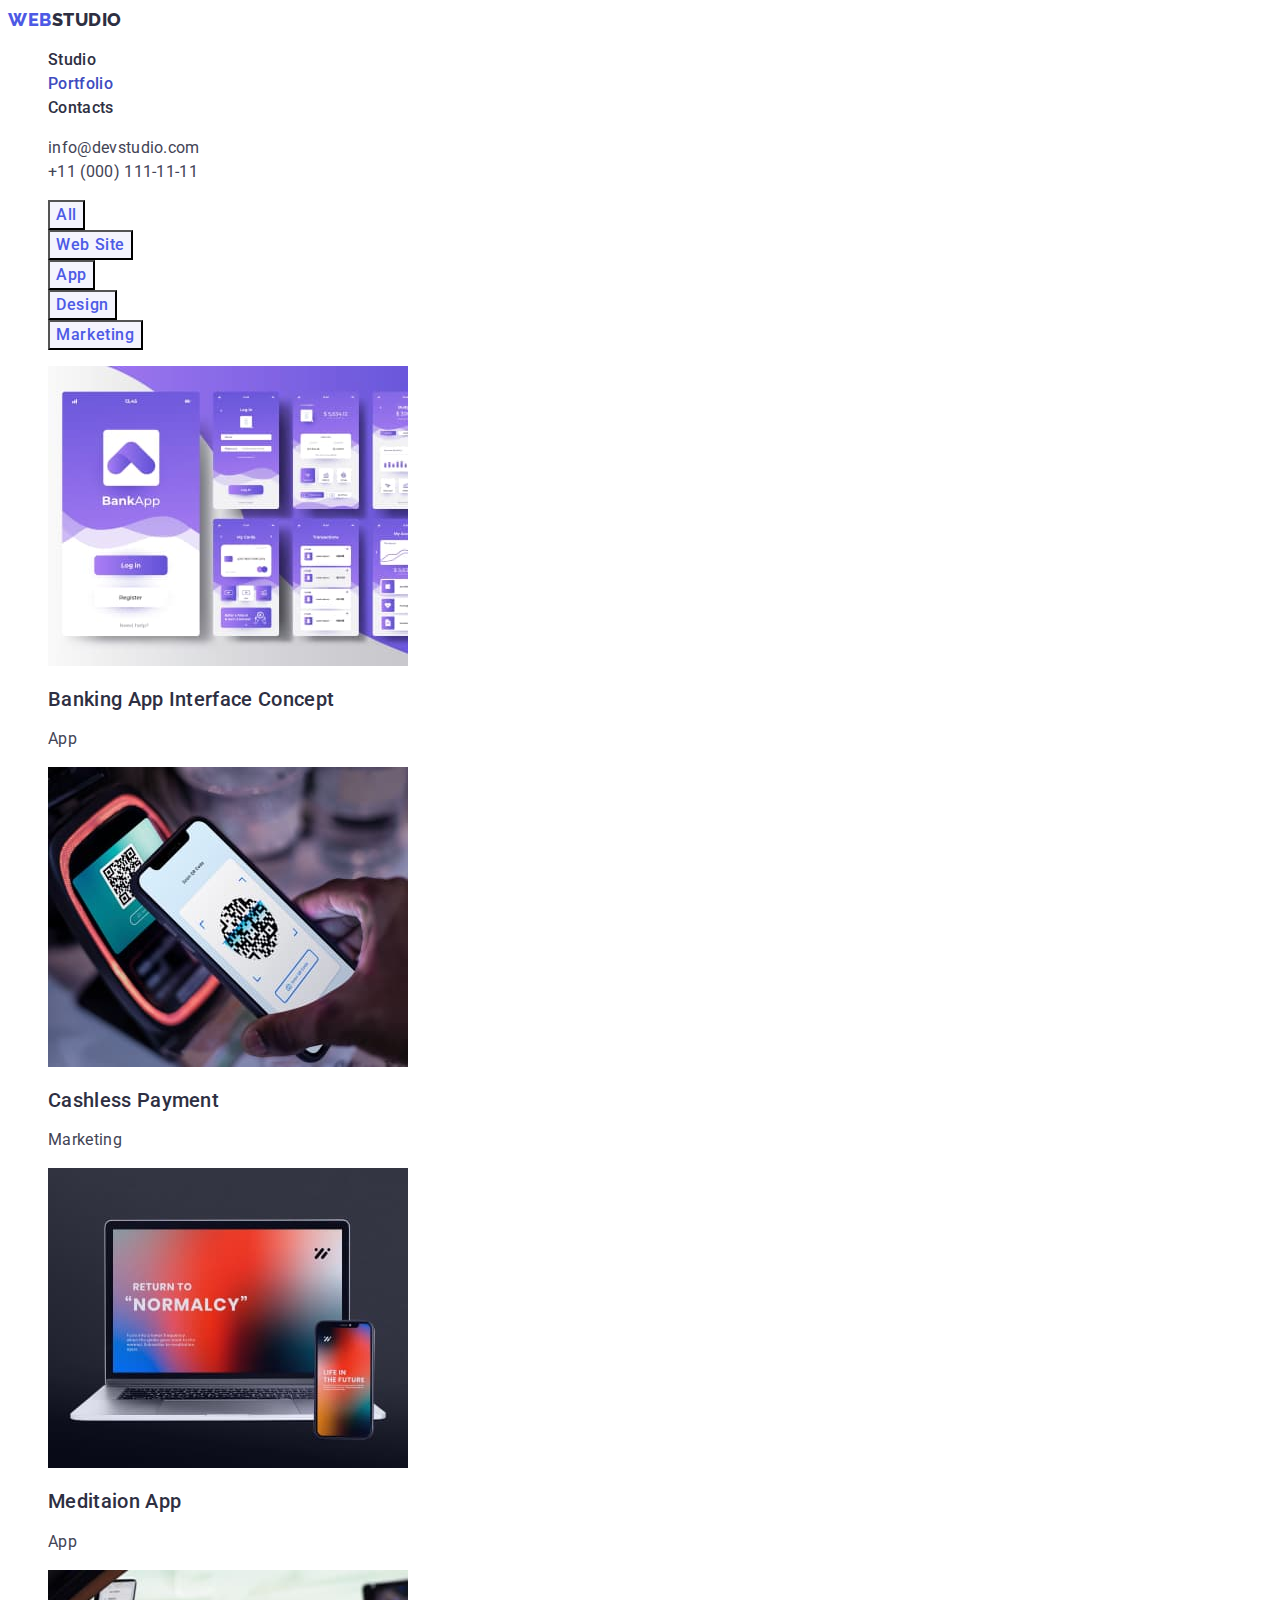
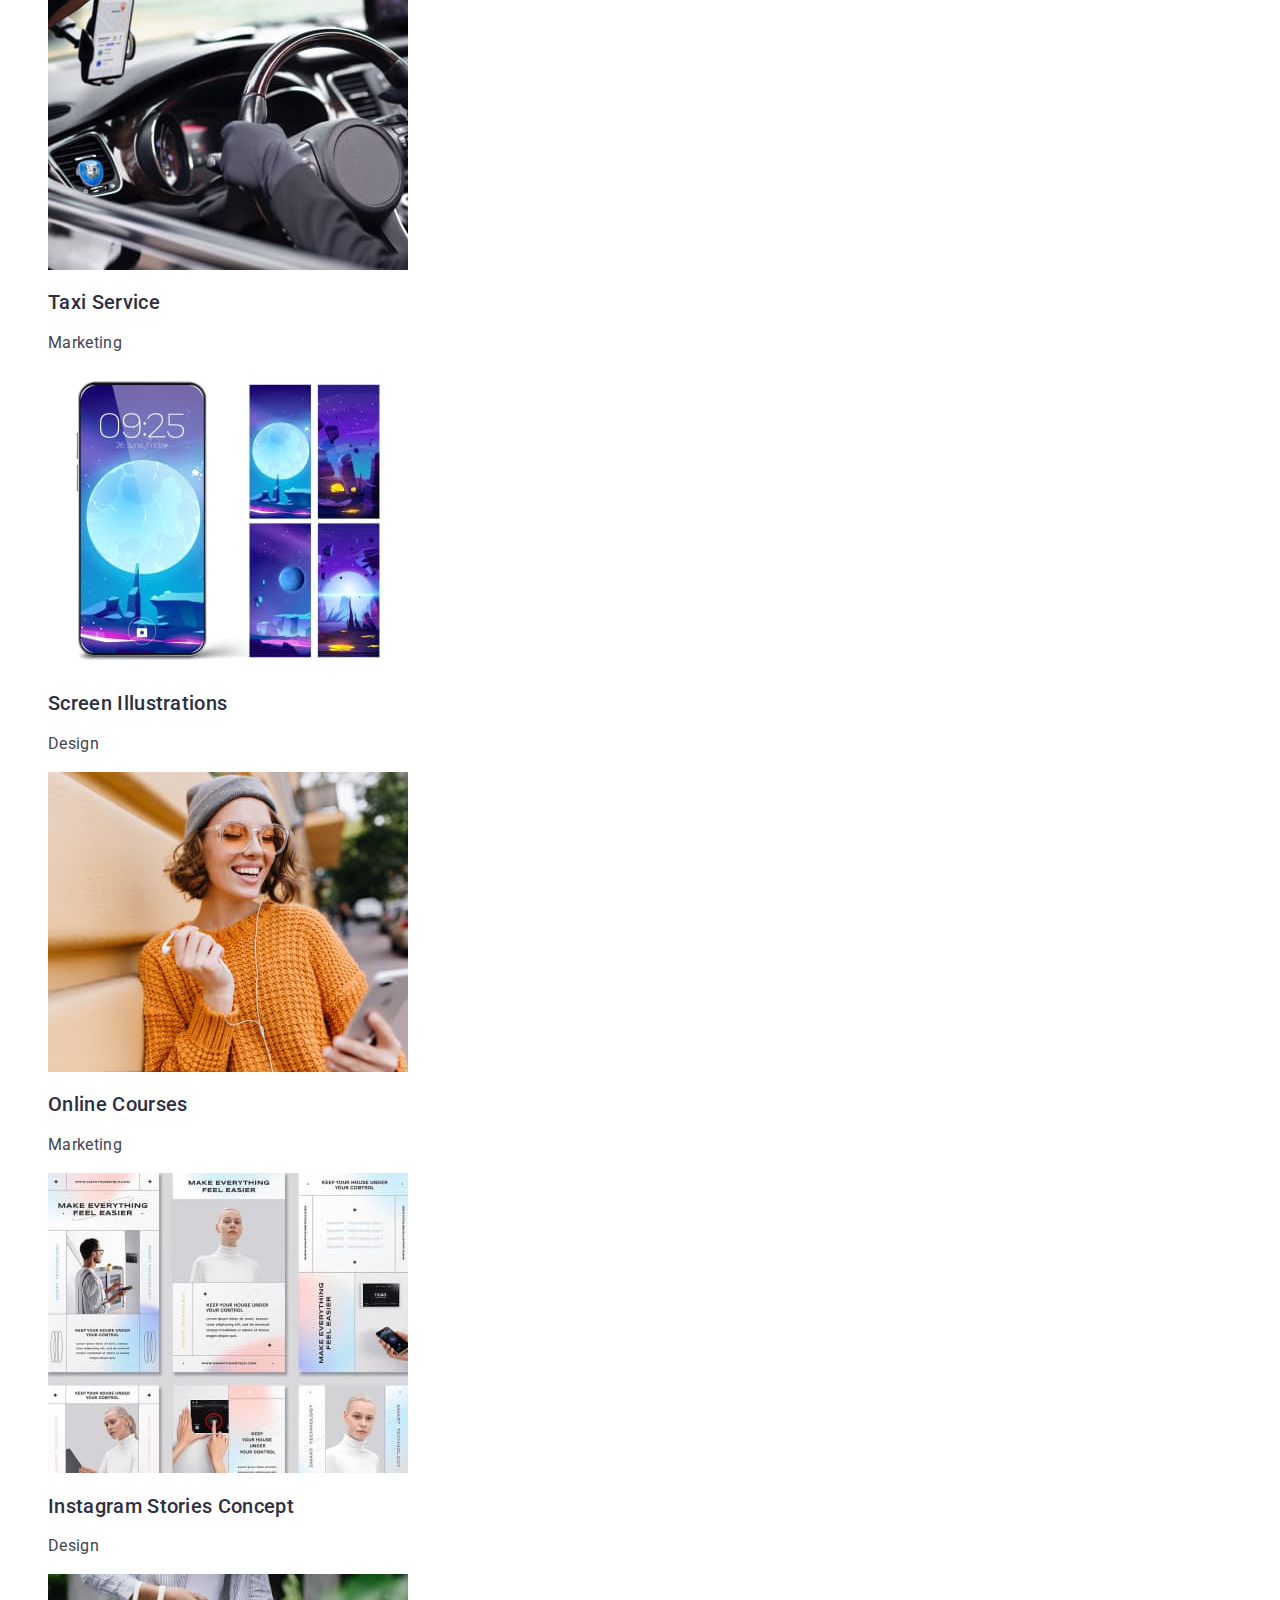
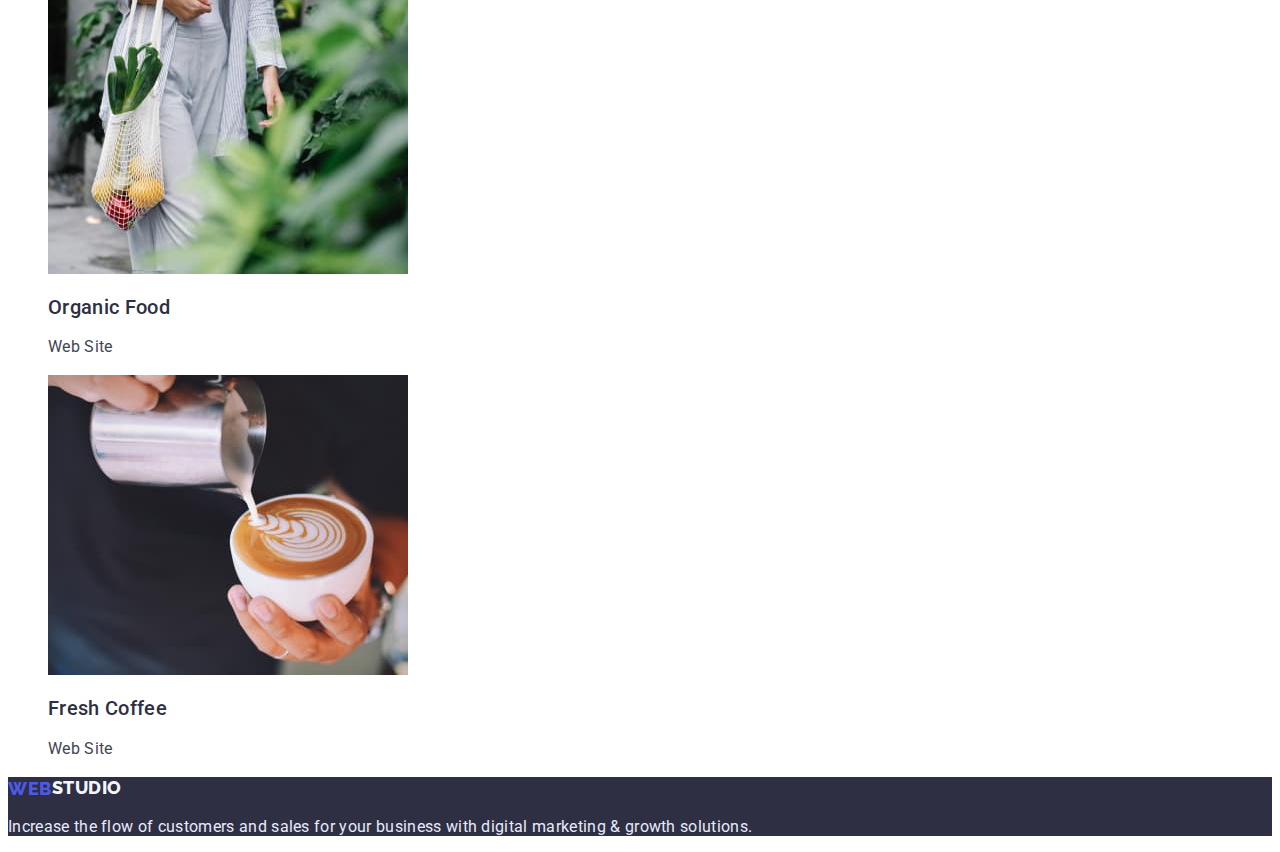
==== portfolio.html @ 4081e432 "Initial commit" ====
<!DOCTYPE html>
<html lang="en">
  <head>
    <meta charset="UTF-8" />
    <meta http-equiv="X-UA-Compatible" content="IE=edge" />
    <meta name="viewport" content="width=device-width, initial-scale=1.0" />
    <title>Portfolio</title>
    <link rel="preconnect" href="https://fonts.googleapis.com" />
    <link rel="preconnect" href="https://fonts.gstatic.com" crossorigin />
    <link
      href="https://fonts.googleapis.com/css2?family=Raleway:wght@800&family=Roboto:wght@400;500;700;900&display=swap"
      rel="stylesheet"
    />
    <link rel="stylesheet" href="./css/styles.css" />
  </head>
  <body>
    <!-- Top Line -->
    <header class="header">
      <nav class="header-navigation">
        <!-- Logo Web Studio -->
        <a href="./index.html" class="logo-link">
          Web <span class="logo-studio">Studio</span>
        </a>
        <!-- Menu Nav -->
        <ul class="header-list link">
          <li class="header-item">
            <a href="./index.html" class="header-link">Studio</a>
          </li>
          <li class="header-item">
            <a href="./portfolio.html" class="header-link curent">Portfolio</a>
          </li>
          <li class="header-item">
            <a href="" class="header-link">Contacts</a>
          </li>
        </ul>
      </nav>
      <!-- Contacts info -->
      <address class="header-address">
        <ul class="header-address-list link">
          <li class="header-address-item">
            <a href="mailto:info@devstudio.com" class="header-mail"
              >info@devstudio.com</a
            >
          </li>
          <li class="header-address-item">
            <a href="tel:+110001111111" class="header-tel"
              >+11 (000) 111-11-11</a
            >
          </li>
        </ul>
      </address>
    </header>
    <!-- Content section  -->
    <main class="content-portfoli">
      <section>
        <h1 class="portfoli-title visually-hidden">Work examples</h1>
        <ul class="button-list link">
          <li>
            <button type="button" class="content-portfolio-button">All</button>
          </li>
          <li>
            <button type="button" class="content-portfolio-button">
              Web Site
            </button>
          </li>
          <li>
            <button type="button" class="content-portfolio-button">App</button>
          </li>
          <li>
            <button type="button" class="content-portfolio-button">
              Design
            </button>
          </li>
          <li>
            <button type="button" class="content-portfolio-button">
              Marketing
            </button>
          </li>
        </ul>
        <ul class="porfolio-list link">
          <li>
            <img
              src="./images/Portfolio1.jpg"
              width="360"
              height="300"
              alt="Banking App"
            />
            <h2 class="examples-title">Banking App Interface Concept</h2>
            <p class="examples-description">App</p>
          </li>
          <li>
            <img
              src="./images/Portfolio2.jpg"
              width="360"
              height="300"
              alt="Cashless Payment"
            />
            <h2 class="examples-title">Cashless Payment</h2>
            <p class="examples-description">Marketing</p>
          </li>
          <li>
            <img
              src="./images/Portfolio3.jpg"
              width="360"
              height="300"
              alt="Meditaion App"
            />
            <h2 class="examples-title">Meditaion App</h2>
            <p class="examples-description">App</p>
          </li>
          <li>
            <img
              src="./images/Portfolio4.jpg"
              width="360"
              height="300"
              alt="Taxi Service"
            />
            <h2 class="examples-title">Taxi Service</h2>
            <p class="examples-description">Marketing</p>
          </li>
          <li>
            <img
              src="./images/Portfolio5.jpg"
              width="360"
              height="300"
              alt="Screen Illustrations"
            />
            <h2 class="examples-title">Screen Illustrations</h2>
            <p class="examples-description">Design</p>
          </li>
          <li>
            <img
              src="./images/Portfolio6.jpg"
              width="360"
              height="300"
              alt="Online Courses"
            />
            <h2 class="examples-title">Online Courses</h2>
            <p class="examples-description">Marketing</p>
          </li>
          <li>
            <img
              src="./images/Portfolio7.jpg"
              width="360"
              height="300"
              alt="Instagram"
            />
            <h2 class="examples-title">Instagram Stories Concept</h2>
            <p class="examples-description">Design</p>
          </li>
          <li>
            <img
              src="./images/Portfolio8.jpg"
              width="360"
              height="300"
              alt="Organic Food"
            />
            <h2 class="examples-title">Organic Food</h2>
            <p class="examples-description">Web Site</p>
          </li>
          <li>
            <img
              src="./images/Portfolio9.jpg"
              width="360"
              height="300"
              alt="Fresh Coffee"
            />
            <h2 class="examples-title">Fresh Coffee</h2>
            <p class="examples-description">Web Site</p>
          </li>
        </ul>
      </section>
    </main>
    <!-- Section Footer -->
    <footer class="footer">
      <a href="./index.html" class="logo-link">
        Web <span class="logo-studio footer">Studio</span>
      </a>
      <p class="footer-description">
        Increase the flow of customers and sales for your business with digital
        marketing & growth solutions.
      </p>
    </footer>
  </body>
</html>
---- css/styles.css ----
:root {
  --primari-text-color: #434455;
  --secondary-text-color: #404bbf;
  --primari-background-color: #ffffff;
}
body {
  font-family: 'Roboto', sans-serif;
  letter-spacing: 0.02em;
  background: var(--primari-background-color);
}
/* --------------------------------------------Header--------------------------------------------*/

/* Logo WebStudio */
.logo-link {
  text-decoration: none;
  font-family: 'Raleway', sans-serif;
  font-weight: 800;
  font-size: 18px;
  line-height: 1.33;
  display: flex;
  align-items: center;
  letter-spacing: 0.03em;
  text-transform: uppercase;
  color: #4d5ae5;
}
.logo-studio {
  font-family: 'Raleway';
  font-style: normal;
  font-weight: 800;
  font-size: 18px;
  line-height: 1.33;
  display: flex;
  align-items: center;
  letter-spacing: 0.03em;
  text-transform: uppercase;
  color: #2e2f42;
}
/* Menu Nav */
.link {
  list-style: none;
}
.header-link {
  text-decoration: none;
  font-weight: 500;
  font-size: 16px;
  line-height: 1.5;
  color: #2e2f42;
}
.header-link:hover,
.header-link:focus {
  font-weight: 500;
  font-size: 16px;
  line-height: 1.5;
  color: var(--secondary-text-color);
}
.header-list .header-link.curent {
  font-weight: 500;
  font-size: 16px;
  line-height: 1.5;
  color: var(--secondary-text-color);
}
/* Contacts info */
.header-mail {
  font-style: normal;
  text-decoration: none;
  font-size: 16px;
  line-height: 1.5;
  color: var(--primari-text-color);
}
.header-mail:hover,
.header-mail:focus {
  font-size: 16px;
  line-height: 1.5;
  color: var(--secondary-text-color);
}
.header-tel {
  font-style: normal;
  text-decoration: none;
  font-size: 16px;
  line-height: 1.5;
  color: var(--primari-text-color);
}
.header-tel:hover,
.header-tel:focus {
  font-size: 16px;
  line-height: 1.5;
  color: var(--secondary-text-color);
}
/* --------------------------------------------Content section--------------------------------------------*/
/* Hero section */
.hero {
  background: #2e2f42;
}
.hero-title {
  font-weight: 700;
  font-size: 56px;
  line-height: 1.07;
  color: #ffffff;
}
.hero-button {
  font-family: inherit;
  font-weight: 500;
  font-size: 16px;
  line-height: 1.5;
  letter-spacing: 0.04em;
  color: #ffffff;
  background: #4d5ae5;
  cursor: pointer;
}
.hero-button:hover,
.hero-button:focus {
  background: #404bbf;
}

/* Section 1 Preference */

.visually-hidden {
  clip: rect(0 0 0 0);
  clip-path: inset(50%);
  height: 1px;
  overflow: hidden;
  position: absolute;
  white-space: nowrap;
  width: 1px;
}
.section {
}
.section-title {
  font-weight: 700;
  font-size: 36px;
  line-height: 1.11;
  text-transform: capitalize;
  color: #2e2f42;
}

.preference-title {
  font-weight: 500;
  font-size: 20px;
  line-height: 1.2;
  color: #2e2f42;
}
.preference-description {
  font-size: 16px;
  line-height: 1.5;
  color: var(--primari-text-color);
}
/* Section 2 What are we doing */

/* Section 3 Our Team */
.section.team {
  background: #f4f4fd;
}

.team-title {
  background: var(--primari-background-color);
}
.team-name {
  font-weight: 500;
  font-size: 20px;
  line-height: 1.2;
  color: #2e2f42;
}
.team-position {
  font-size: 16px;
  line-height: 1.5;
  color: var(--primari-text-color);
}
/* --------------------------------------------Footer--------------------------------------------  */
.footer {
  background: #2e2f42;
}
.logo-studio.footer {
  font-weight: 800;
  font-size: 18px;
  line-height: 1.16;
  display: flex;
  align-items: center;
  letter-spacing: 0.03em;
  text-transform: uppercase;
  color: #f4f4fd;
}
.footer-description {
  color: #e7e9fc;
}
/* Portfolio */
.content-portfolio-button {
  font-family: inherit;
  font-weight: 500;
  font-size: 16px;
  line-height: 1.5;
  letter-spacing: 0.04em;
  color: #4d5ae5;
  background: #f4f4fd;
  cursor: pointer;
}
.content-portfolio-button:hover,
.content-portfolio-button:focus {
  background: #404bbf;
  font-family: inherit;
  font-weight: 500;
  font-size: 16px;
  line-height: 1.5;
  letter-spacing: 0.04em;

  color: #ffffff;
}

.examples-title {
  font-weight: 500;
  font-size: 20px;
  line-height: 1.2;
  color: #2e2f42;
}
.examples-description {
  font-size: 16px;
  line-height: 1.5;
  color: var(--primari-text-color);
}
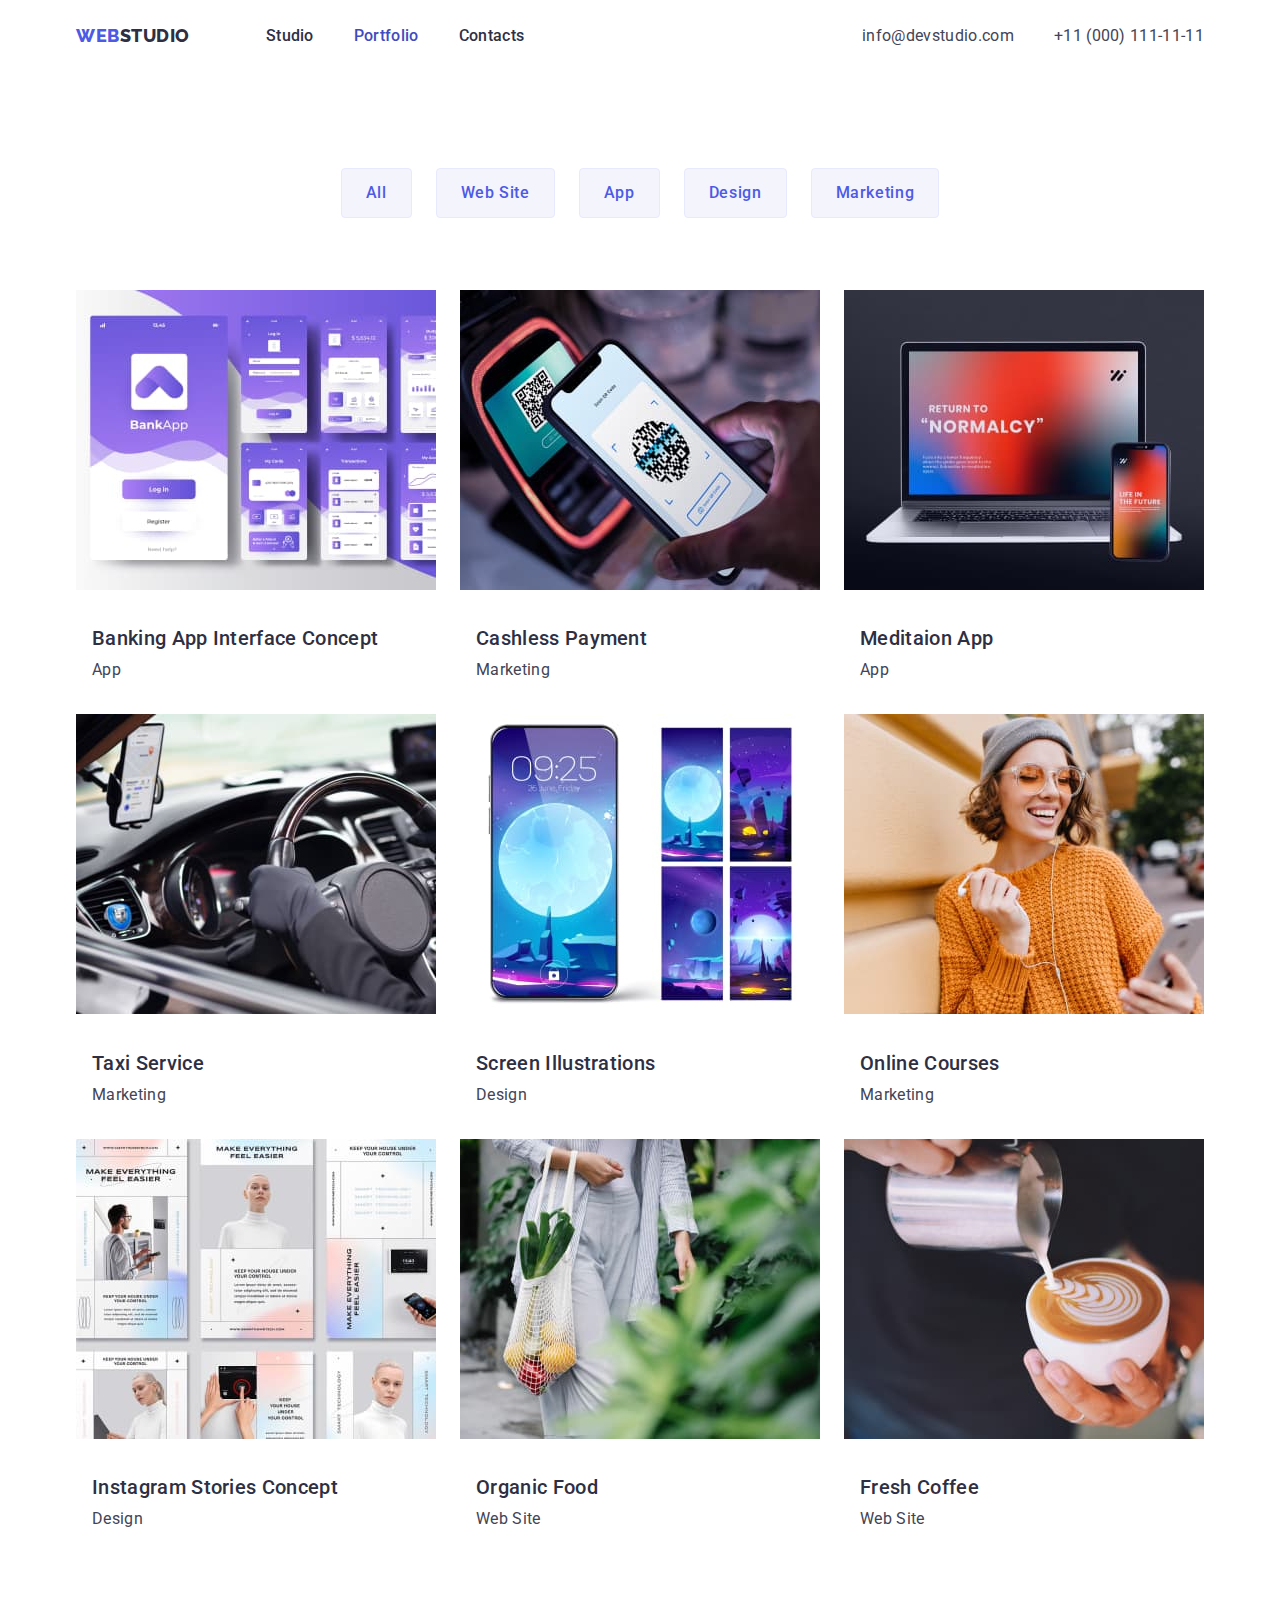
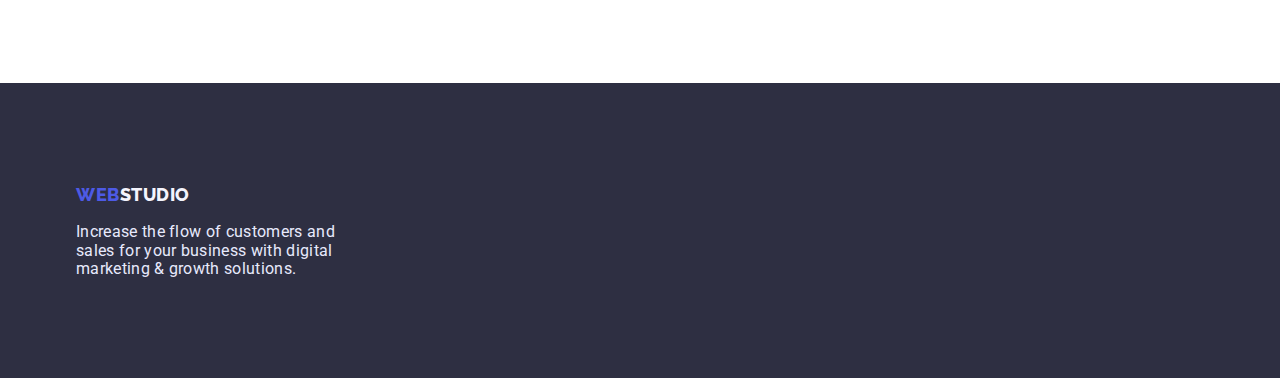
==== commit 41e4fa19: "Home_work3" ====
--- a/portfolio.html
+++ b/portfolio.html
@@ -11,175 +11,191 @@
       href="https://fonts.googleapis.com/css2?family=Raleway:wght@800&family=Roboto:wght@400;500;700;900&display=swap"
       rel="stylesheet"
     />
+    <link
+      rel="stylesheet"
+      href="https://cdnjs.cloudflare.com/ajax/libs/modern-normalize/1.1.0/modern-normalize.min.css"
+    />
     <link rel="stylesheet" href="./css/styles.css" />
   </head>
   <body>
     <!-- Top Line -->
     <header class="header">
-      <nav class="header-navigation">
-        <!-- Logo Web Studio -->
-        <a href="./index.html" class="logo-link">
-          Web <span class="logo-studio">Studio</span>
-        </a>
-        <!-- Menu Nav -->
-        <ul class="header-list link">
-          <li class="header-item">
-            <a href="./index.html" class="header-link">Studio</a>
-          </li>
-          <li class="header-item">
-            <a href="./portfolio.html" class="header-link curent">Portfolio</a>
-          </li>
-          <li class="header-item">
-            <a href="" class="header-link">Contacts</a>
-          </li>
-        </ul>
-      </nav>
-      <!-- Contacts info -->
-      <address class="header-address">
-        <ul class="header-address-list link">
-          <li class="header-address-item">
-            <a href="mailto:info@devstudio.com" class="header-mail"
-              >info@devstudio.com</a
-            >
-          </li>
-          <li class="header-address-item">
-            <a href="tel:+110001111111" class="header-tel"
-              >+11 (000) 111-11-11</a
-            >
-          </li>
-        </ul>
-      </address>
+      <div class="container header-address">
+        <nav class="header-navigation">
+          <!-- Logo Web Studio -->
+          <a href="./index.html" class="logo-link">
+            Web <span class="logo-studio">Studio</span>
+          </a>
+          <!-- Menu Nav -->
+          <ul class="header-list link">
+            <li class="header-item">
+              <a href="./index.html" class="header-link">Studio</a>
+            </li>
+            <li class="header-item">
+              <a href="./portfolio.html" class="header-link curent"
+                >Portfolio</a
+              >
+            </li>
+            <li class="header-item">
+              <a href="" class="header-link">Contacts</a>
+            </li>
+          </ul>
+        </nav>
+        <!-- Contacts info -->
+        <address class="h-address">
+          <ul class="header-address-list link">
+            <li class="header-address-item">
+              <a href="mailto:info@devstudio.com" class="header-mail"
+                >info@devstudio.com</a
+              >
+            </li>
+            <li class="header-address-item">
+              <a href="tel:+110001111111" class="header-tel"
+                >+11 (000) 111-11-11</a
+              >
+            </li>
+          </ul>
+        </address>
+      </div>
     </header>
     <!-- Content section  -->
     <main class="content-portfoli">
       <section>
-        <h1 class="portfoli-title visually-hidden">Work examples</h1>
-        <ul class="button-list link">
-          <li>
-            <button type="button" class="content-portfolio-button">All</button>
-          </li>
-          <li>
-            <button type="button" class="content-portfolio-button">
-              Web Site
-            </button>
-          </li>
-          <li>
-            <button type="button" class="content-portfolio-button">App</button>
-          </li>
-          <li>
-            <button type="button" class="content-portfolio-button">
-              Design
-            </button>
-          </li>
-          <li>
-            <button type="button" class="content-portfolio-button">
-              Marketing
-            </button>
-          </li>
-        </ul>
-        <ul class="porfolio-list link">
-          <li>
-            <img
-              src="./images/Portfolio1.jpg"
-              width="360"
-              height="300"
-              alt="Banking App"
-            />
-            <h2 class="examples-title">Banking App Interface Concept</h2>
-            <p class="examples-description">App</p>
-          </li>
-          <li>
-            <img
-              src="./images/Portfolio2.jpg"
-              width="360"
-              height="300"
-              alt="Cashless Payment"
-            />
-            <h2 class="examples-title">Cashless Payment</h2>
-            <p class="examples-description">Marketing</p>
-          </li>
-          <li>
-            <img
-              src="./images/Portfolio3.jpg"
-              width="360"
-              height="300"
-              alt="Meditaion App"
-            />
-            <h2 class="examples-title">Meditaion App</h2>
-            <p class="examples-description">App</p>
-          </li>
-          <li>
-            <img
-              src="./images/Portfolio4.jpg"
-              width="360"
-              height="300"
-              alt="Taxi Service"
-            />
-            <h2 class="examples-title">Taxi Service</h2>
-            <p class="examples-description">Marketing</p>
-          </li>
-          <li>
-            <img
-              src="./images/Portfolio5.jpg"
-              width="360"
-              height="300"
-              alt="Screen Illustrations"
-            />
-            <h2 class="examples-title">Screen Illustrations</h2>
-            <p class="examples-description">Design</p>
-          </li>
-          <li>
-            <img
-              src="./images/Portfolio6.jpg"
-              width="360"
-              height="300"
-              alt="Online Courses"
-            />
-            <h2 class="examples-title">Online Courses</h2>
-            <p class="examples-description">Marketing</p>
-          </li>
-          <li>
-            <img
-              src="./images/Portfolio7.jpg"
-              width="360"
-              height="300"
-              alt="Instagram"
-            />
-            <h2 class="examples-title">Instagram Stories Concept</h2>
-            <p class="examples-description">Design</p>
-          </li>
-          <li>
-            <img
-              src="./images/Portfolio8.jpg"
-              width="360"
-              height="300"
-              alt="Organic Food"
-            />
-            <h2 class="examples-title">Organic Food</h2>
-            <p class="examples-description">Web Site</p>
-          </li>
-          <li>
-            <img
-              src="./images/Portfolio9.jpg"
-              width="360"
-              height="300"
-              alt="Fresh Coffee"
-            />
-            <h2 class="examples-title">Fresh Coffee</h2>
-            <p class="examples-description">Web Site</p>
-          </li>
-        </ul>
+        <div class="container portfolio-section">
+          <h1 class="portfoli-title visually-hidden">Work examples</h1>
+          <ul class="button-list link">
+            <li class="button-item-portfolio">
+              <button type="button" class="content-portfolio-button">
+                All
+              </button>
+            </li>
+            <li class="button-item-portfolio">
+              <button type="button" class="content-portfolio-button">
+                Web Site
+              </button>
+            </li>
+            <li class="button-item-portfolio">
+              <button type="button" class="content-portfolio-button">
+                App
+              </button>
+            </li>
+            <li class="button-item-portfolio">
+              <button type="button" class="content-portfolio-button">
+                Design
+              </button>
+            </li>
+            <li class="button-item-portfolio">
+              <button type="button" class="content-portfolio-button">
+                Marketing
+              </button>
+            </li>
+          </ul>
+          <ul class="porfolio-list link">
+            <li class="portfolio-list-item">
+              <img
+                src="./images/Portfolio1.jpg"
+                width="360"
+                height="300"
+                alt="Banking App"
+              />
+              <h2 class="examples-title">Banking App Interface Concept</h2>
+              <p class="examples-description">App</p>
+            </li>
+            <li class="portfolio-list-item">
+              <img
+                src="./images/Portfolio2.jpg"
+                width="360"
+                height="300"
+                alt="Cashless Payment"
+              />
+              <h2 class="examples-title">Cashless Payment</h2>
+              <p class="examples-description">Marketing</p>
+            </li>
+            <li class="portfolio-list-item">
+              <img
+                src="./images/Portfolio3.jpg"
+                width="360"
+                height="300"
+                alt="Meditaion App"
+              />
+              <h2 class="examples-title">Meditaion App</h2>
+              <p class="examples-description">App</p>
+            </li>
+            <li class="portfolio-list-item">
+              <img
+                src="./images/Portfolio4.jpg"
+                width="360"
+                height="300"
+                alt="Taxi Service"
+              />
+              <h2 class="examples-title">Taxi Service</h2>
+              <p class="examples-description">Marketing</p>
+            </li>
+            <li class="portfolio-list-item">
+              <img
+                src="./images/Portfolio5.jpg"
+                width="360"
+                height="300"
+                alt="Screen Illustrations"
+              />
+              <h2 class="examples-title">Screen Illustrations</h2>
+              <p class="examples-description">Design</p>
+            </li>
+            <li class="portfolio-list-item">
+              <img
+                src="./images/Portfolio6.jpg"
+                width="360"
+                height="300"
+                alt="Online Courses"
+              />
+              <h2 class="examples-title">Online Courses</h2>
+              <p class="examples-description">Marketing</p>
+            </li>
+            <li class="portfolio-list-item">
+              <img
+                src="./images/Portfolio7.jpg"
+                width="360"
+                height="300"
+                alt="Instagram"
+              />
+              <h2 class="examples-title">Instagram Stories Concept</h2>
+              <p class="examples-description">Design</p>
+            </li>
+            <li class="portfolio-list-item">
+              <img
+                src="./images/Portfolio8.jpg"
+                width="360"
+                height="300"
+                alt="Organic Food"
+              />
+              <h2 class="examples-title">Organic Food</h2>
+              <p class="examples-description">Web Site</p>
+            </li>
+            <li class="portfolio-list-item">
+              <img
+                src="./images/Portfolio9.jpg"
+                width="360"
+                height="300"
+                alt="Fresh Coffee"
+              />
+              <h2 class="examples-title">Fresh Coffee</h2>
+              <p class="examples-description">Web Site</p>
+            </li>
+          </ul>
+        </div>
       </section>
     </main>
     <!-- Section Footer -->
     <footer class="footer">
-      <a href="./index.html" class="logo-link">
-        Web <span class="logo-studio footer">Studio</span>
-      </a>
-      <p class="footer-description">
-        Increase the flow of customers and sales for your business with digital
-        marketing & growth solutions.
-      </p>
+      <div class="container">
+        <a href="./index.html" class="logo-footer">
+          Web <span class="logo-studio-footer">Studio</span>
+        </a>
+        <p class="footer-description">
+          Increase the flow of customers and sales for your business with
+          digital marketing & growth solutions.
+        </p>
+      </div>
     </footer>
   </body>
 </html>
--- a/css/styles.css
+++ b/css/styles.css
@@ -9,9 +9,18 @@
   background: var(--primari-background-color);
 }
 /* --------------------------------------------Header--------------------------------------------*/
+.container {
+  max-width: 1158px;
+  padding: 0 15px;
+  margin: 0 auto;
+}
 
 /* Logo WebStudio */
 .logo-link {
+  padding-top: 24px;
+  padding-bottom: 24px;
+  margin-right: 76px;
+
   text-decoration: none;
   font-family: 'Raleway', sans-serif;
   font-weight: 800;
@@ -29,17 +38,32 @@
   font-weight: 800;
   font-size: 18px;
   line-height: 1.33;
-  display: flex;
-  align-items: center;
   letter-spacing: 0.03em;
   text-transform: uppercase;
   color: #2e2f42;
 }
 /* Menu Nav */
+.header-navigation {
+  display: flex;
+}
 .link {
+  padding: 0;
+  margin: 0;
+
   list-style: none;
 }
+.header-list {
+  display: flex;
+}
+.header-item:not(:last-child) {
+  margin-right: 40px;
+}
+
 .header-link {
+  display: block;
+  padding-top: 24px;
+  padding-bottom: 24px;
+
   text-decoration: none;
   font-weight: 500;
   font-size: 16px;
@@ -60,7 +84,23 @@
   color: var(--secondary-text-color);
 }
 /* Contacts info */
+.header-address {
+  display: flex;
+  align-items: center;
+}
+.h-address {
+  margin-left: auto;
+}
+.header-address-list {
+  display: flex;
+}
+.header-address-item + .header-address-item {
+  margin-left: 40px;
+}
 .header-mail {
+  padding-top: 24px;
+  padding-bottom: 24px;
+
   font-style: normal;
   text-decoration: none;
   font-size: 16px;
@@ -74,6 +114,9 @@
   color: var(--secondary-text-color);
 }
 .header-tel {
+  padding-top: 24px;
+  padding-bottom: 24px;
+
   font-style: normal;
   text-decoration: none;
   font-size: 16px;
@@ -89,15 +132,30 @@
 /* --------------------------------------------Content section--------------------------------------------*/
 /* Hero section */
 .hero {
+  padding: 180px 0;
   background: #2e2f42;
+  text-align: center;
 }
 .hero-title {
+  margin-top: 0;
+  margin-right: auto;
+  margin-left: auto;
+  margin-bottom: 48px;
+  width: 496px;
+  text-align: center;
+
   font-weight: 700;
   font-size: 56px;
   line-height: 1.07;
   color: #ffffff;
 }
 .hero-button {
+  border-radius: 4px;
+  padding: 16px 32px;
+  min-width: 169px;
+  text-align: center;
+  box-shadow: 0px 4px 4px rgba(0, 0, 0, 0.15);
+
   font-family: inherit;
   font-weight: 500;
   font-size: 16px;
@@ -115,64 +173,141 @@
 /* Section 1 Preference */
 
 .visually-hidden {
-  clip: rect(0 0 0 0);
-  clip-path: inset(50%);
-  height: 1px;
+  position: absolute;
+  top: -150%;
+  z-index: -100;
+  width: 0;
+  height: 0;
+  opacity: 0;
+  visibility: hidden;
+  user-select: none;
+  pointer-events: none;
+  cursor: none;
+  margin: 0;
+  padding: 0;
   overflow: hidden;
-  position: absolute;
+  border: none;
+  outline: none;
   white-space: nowrap;
-  width: 1px;
 }
 .section {
+  padding-top: 120px;
+  padding-bottom: 120px;
+}
+.section.nopadding {
+  padding-top: 0;
 }
 .section-title {
+  margin-top: 0;
+  margin-bottom: 72px;
+  text-align: center;
+
   font-weight: 700;
   font-size: 36px;
   line-height: 1.11;
   text-transform: capitalize;
   color: #2e2f42;
 }
-
+.preference-list {
+  display: flex;
+}
+.preference-item {
+  width: calс((100% - 72px) / 4);
+  margin-right: 24px;
+}
+.preference-item:nth-child(4n) {
+  margin-right: 0;
+}
 .preference-title {
+  margin-top: 0;
+  margin-bottom: 8px;
+
   font-weight: 500;
   font-size: 20px;
   line-height: 1.2;
   color: #2e2f42;
 }
 .preference-description {
+  margin-top: 0;
+  margin-bottom: 0;
+
   font-size: 16px;
   line-height: 1.5;
   color: var(--primari-text-color);
 }
 /* Section 2 What are we doing */
+.doing-list {
+  display: flex;
+}
+.item-img {
+  margin-right: 24px;
+}
+.item-img:nth-child(3n) {
+  margin-right: 0;
+}
 
 /* Section 3 Our Team */
 .section.team {
   background: #f4f4fd;
-}
-
+  padding-bottom: 120px;
+}
+
+.team-list {
+  display: flex;
+}
 .team-title {
+  padding-bottom: 32px;
+  margin-right: 24px;
+  text-align: center;
+
   background: var(--primari-background-color);
 }
+.team-title:nth-child(4n) {
+  margin-right: 0;
+}
 .team-name {
+  margin-top: 32px;
+  margin-bottom: 8px;
+
   font-weight: 500;
   font-size: 20px;
   line-height: 1.2;
   color: #2e2f42;
 }
 .team-position {
+  margin-top: 0;
+  margin-bottom: 0;
+
   font-size: 16px;
   line-height: 1.5;
   color: var(--primari-text-color);
 }
 /* --------------------------------------------Footer--------------------------------------------  */
 .footer {
+  padding-top: 100px;
+  padding-bottom: 100px;
+
   background: #2e2f42;
 }
-.logo-studio.footer {
+.logo-footer {
+  margin-bottom: 16px;
+  text-decoration: none;
+  font-family: 'Raleway', sans-serif;
   font-weight: 800;
   font-size: 18px;
-  line-height: 1.16;
+  line-height: 1.33;
+  display: flex;
+  align-items: center;
+  letter-spacing: 0.03em;
+  text-transform: uppercase;
+  color: #4d5ae5;
+}
+.logo-studio-footer {
+  font-family: 'Raleway';
+  font-style: normal;
+  font-weight: 800;
+  font-size: 18px;
+  line-height: 1.33;
   display: flex;
   align-items: center;
   letter-spacing: 0.03em;
@@ -180,9 +315,29 @@
   color: #f4f4fd;
 }
 .footer-description {
+  margin-top: 0;
+  margin-bottom: 0;
   color: #e7e9fc;
+
+  width: 25%;
 }
 /* Portfolio */
+.portfolio-section {
+  padding-top: 96px;
+  padding-bottom: 120px;
+}
+.button-list {
+  display: flex;
+  align-items: center;
+  justify-content: center;
+  margin-bottom: 72px;
+}
+.button-item-portfolio {
+  margin-right: 24px;
+}
+.button-item-portfolio:nth-child(5n) {
+  margin-right: 0;
+}
 .content-portfolio-button {
   font-family: inherit;
   font-weight: 500;
@@ -192,6 +347,9 @@
   color: #4d5ae5;
   background: #f4f4fd;
   cursor: pointer;
+  border: 1px solid #e7e9fc;
+  border-radius: 4px;
+  padding: 12px 24px;
 }
 .content-portfolio-button:hover,
 .content-portfolio-button:focus {
@@ -204,15 +362,33 @@
 
   color: #ffffff;
 }
-
+.portfolio-list-item {
+  padding-bottom: 32px;
+  margin-right: 24px;
+}
+.portfolio-list-item:nth-child(3n) {
+  margin-right: 0;
+}
+.porfolio-list {
+  display: flex;
+  flex-wrap: wrap;
+}
 .examples-title {
+  margin-top: 32px;
+  margin-bottom: 8px;
+  padding-left: 16px;
+
   font-weight: 500;
   font-size: 20px;
   line-height: 1.2;
   color: #2e2f42;
 }
 .examples-description {
-  font-size: 16px;
-  line-height: 1.5;
-  color: var(--primari-text-color);
-}
+  margin-top: 0;
+  margin-bottom: 0;
+  padding-left: 16px;
+
+  font-size: 16px;
+  line-height: 1.5;
+  color: var(--primari-text-color);
+}
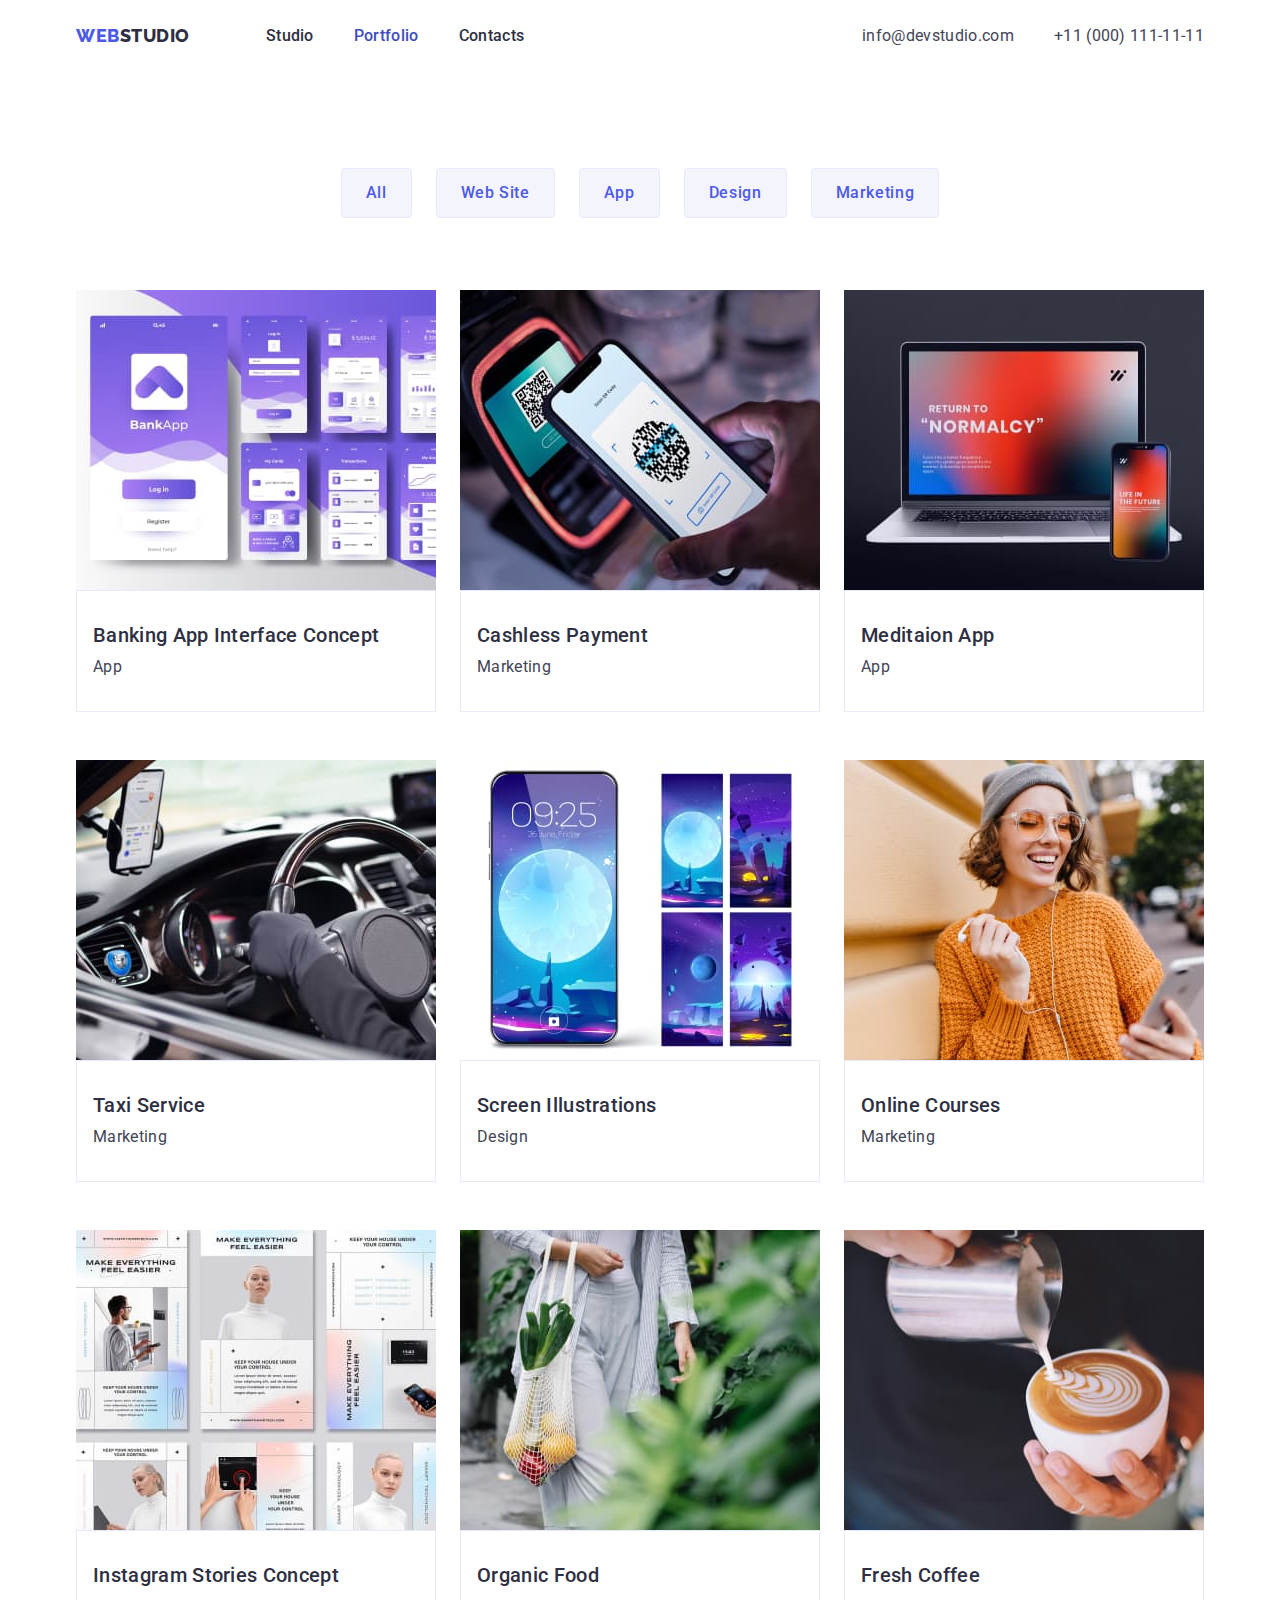
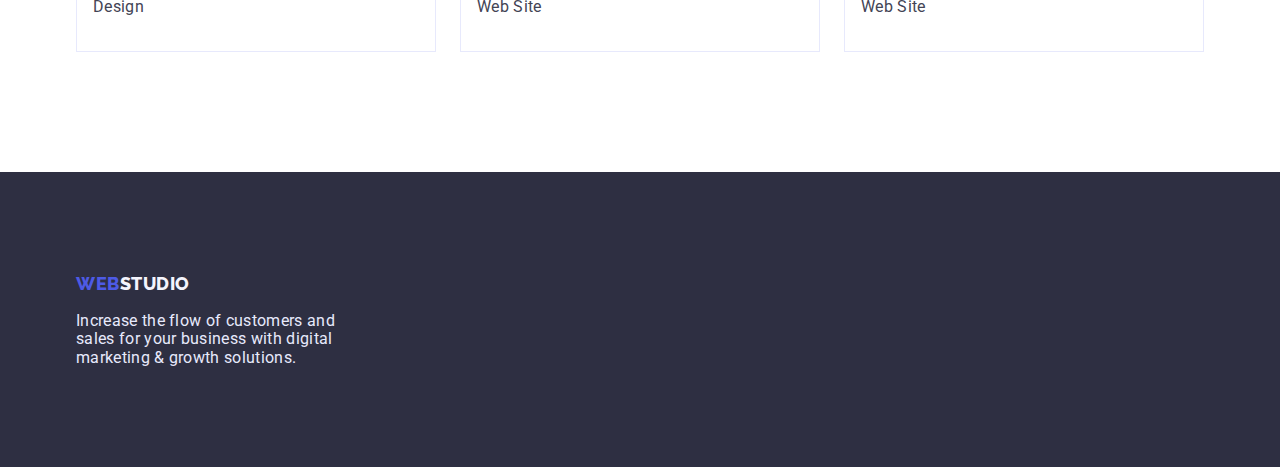
==== commit 5bd807ce: "Home_work3_correct" ====
--- a/portfolio.html
+++ b/portfolio.html
@@ -93,93 +93,119 @@
           <ul class="porfolio-list link">
             <li class="portfolio-list-item">
               <img
+                class="img-portfolio"
                 src="./images/Portfolio1.jpg"
                 width="360"
-                height="300"
                 alt="Banking App"
               />
-              <h2 class="examples-title">Banking App Interface Concept</h2>
-              <p class="examples-description">App</p>
-            </li>
-            <li class="portfolio-list-item">
-              <img
+              <div class="portfolio-text">
+                <h2 class="examples-title">Banking App Interface Concept</h2>
+                <p class="examples-description">App</p>
+              </div>
+            </li>
+            <li class="portfolio-list-item">
+              <img
+                class="img-portfolio"
                 src="./images/Portfolio2.jpg"
                 width="360"
                 height="300"
                 alt="Cashless Payment"
               />
-              <h2 class="examples-title">Cashless Payment</h2>
-              <p class="examples-description">Marketing</p>
-            </li>
-            <li class="portfolio-list-item">
-              <img
+              <div class="portfolio-text">
+                <h2 class="examples-title">Cashless Payment</h2>
+                <p class="examples-description">Marketing</p>
+              </div>
+            </li>
+            <li class="portfolio-list-item">
+              <img
+                class="img-portfolio"
                 src="./images/Portfolio3.jpg"
                 width="360"
                 height="300"
                 alt="Meditaion App"
               />
-              <h2 class="examples-title">Meditaion App</h2>
-              <p class="examples-description">App</p>
-            </li>
-            <li class="portfolio-list-item">
-              <img
+              <div class="portfolio-text">
+                <h2 class="examples-title">Meditaion App</h2>
+                <p class="examples-description">App</p>
+              </div>
+            </li>
+            <li class="portfolio-list-item">
+              <img
+                class="img-portfolio"
                 src="./images/Portfolio4.jpg"
                 width="360"
                 height="300"
                 alt="Taxi Service"
               />
-              <h2 class="examples-title">Taxi Service</h2>
-              <p class="examples-description">Marketing</p>
-            </li>
-            <li class="portfolio-list-item">
-              <img
+              <div class="portfolio-text">
+                <h2 class="examples-title">Taxi Service</h2>
+                <p class="examples-description">Marketing</p>
+              </div>
+            </li>
+            <li class="portfolio-list-item">
+              <img
+                class="img-portfolio"
                 src="./images/Portfolio5.jpg"
                 width="360"
                 height="300"
                 alt="Screen Illustrations"
               />
-              <h2 class="examples-title">Screen Illustrations</h2>
-              <p class="examples-description">Design</p>
-            </li>
-            <li class="portfolio-list-item">
-              <img
+              <div class="portfolio-text">
+                <h2 class="examples-title">Screen Illustrations</h2>
+                <p class="examples-description">Design</p>
+              </div>
+            </li>
+            <li class="portfolio-list-item">
+              <img
+                class="img-portfolio"
                 src="./images/Portfolio6.jpg"
                 width="360"
                 height="300"
                 alt="Online Courses"
               />
-              <h2 class="examples-title">Online Courses</h2>
-              <p class="examples-description">Marketing</p>
-            </li>
-            <li class="portfolio-list-item">
-              <img
+              <div class="portfolio-text">
+                <h2 class="examples-title">Online Courses</h2>
+                <p class="examples-description">Marketing</p>
+              </div>
+            </li>
+            <li class="portfolio-list-item">
+              <img
+                class="img-portfolio"
                 src="./images/Portfolio7.jpg"
                 width="360"
                 height="300"
                 alt="Instagram"
               />
-              <h2 class="examples-title">Instagram Stories Concept</h2>
-              <p class="examples-description">Design</p>
-            </li>
-            <li class="portfolio-list-item">
-              <img
+              <div class="portfolio-text">
+                <h2 class="examples-title">Instagram Stories Concept</h2>
+                <p class="examples-description">Design</p>
+              </div>
+            </li>
+            <li class="portfolio-list-item">
+              <img
+                class="img-portfolio"
                 src="./images/Portfolio8.jpg"
                 width="360"
                 height="300"
                 alt="Organic Food"
               />
-              <h2 class="examples-title">Organic Food</h2>
-              <p class="examples-description">Web Site</p>
-            </li>
-            <li class="portfolio-list-item">
-              <img
+              <div class="portfolio-text">
+                <h2 class="examples-title">Organic Food</h2>
+                <p class="examples-description">Web Site</p>
+              </div>
+            </li>
+            <li class="portfolio-list-item">
+              <img
+                class="img-portfolio"
                 src="./images/Portfolio9.jpg"
                 width="360"
                 height="300"
                 alt="Fresh Coffee"
               />
-              <h2 class="examples-title">Fresh Coffee</h2>
-              <p class="examples-description">Web Site</p>
+              <div class="portfolio-text">
+                <h2 class="examples-title">Fresh Coffee</h2>
+                <p class="examples-description">Web Site</p>
+              </div>
             </li>
           </ul>
         </div>
--- a/css/styles.css
+++ b/css/styles.css
@@ -261,6 +261,9 @@
   text-align: center;
 
   background: var(--primari-background-color);
+  box-shadow: 0px 1px 6px rgba(46, 47, 66, 0.08),
+    0px 1px 1px rgba(46, 47, 66, 0.16), 0px 2px 1px rgba(46, 47, 66, 0.08);
+  border-radius: 0px 0px 4px 4px;
 }
 .team-title:nth-child(4n) {
   margin-right: 0;
@@ -363,20 +366,26 @@
   color: #ffffff;
 }
 .portfolio-list-item {
-  padding-bottom: 32px;
   margin-right: 24px;
+  margin-bottom: 48px;
 }
 .portfolio-list-item:nth-child(3n) {
   margin-right: 0;
 }
+.portfolio-text {
+  padding-left: 16px;
+  padding-top: 32px;
+  padding-bottom: 32px;
+  border: 1px solid #e7e9fc;
+}
 .porfolio-list {
   display: flex;
   flex-wrap: wrap;
+  margin-bottom: -48px;
 }
 .examples-title {
-  margin-top: 32px;
+  margin-top: 0;
   margin-bottom: 8px;
-  padding-left: 16px;
 
   font-weight: 500;
   font-size: 20px;
@@ -386,9 +395,11 @@
 .examples-description {
   margin-top: 0;
   margin-bottom: 0;
-  padding-left: 16px;
 
   font-size: 16px;
   line-height: 1.5;
   color: var(--primari-text-color);
 }
+.img-portfolio {
+  display: block;
+}
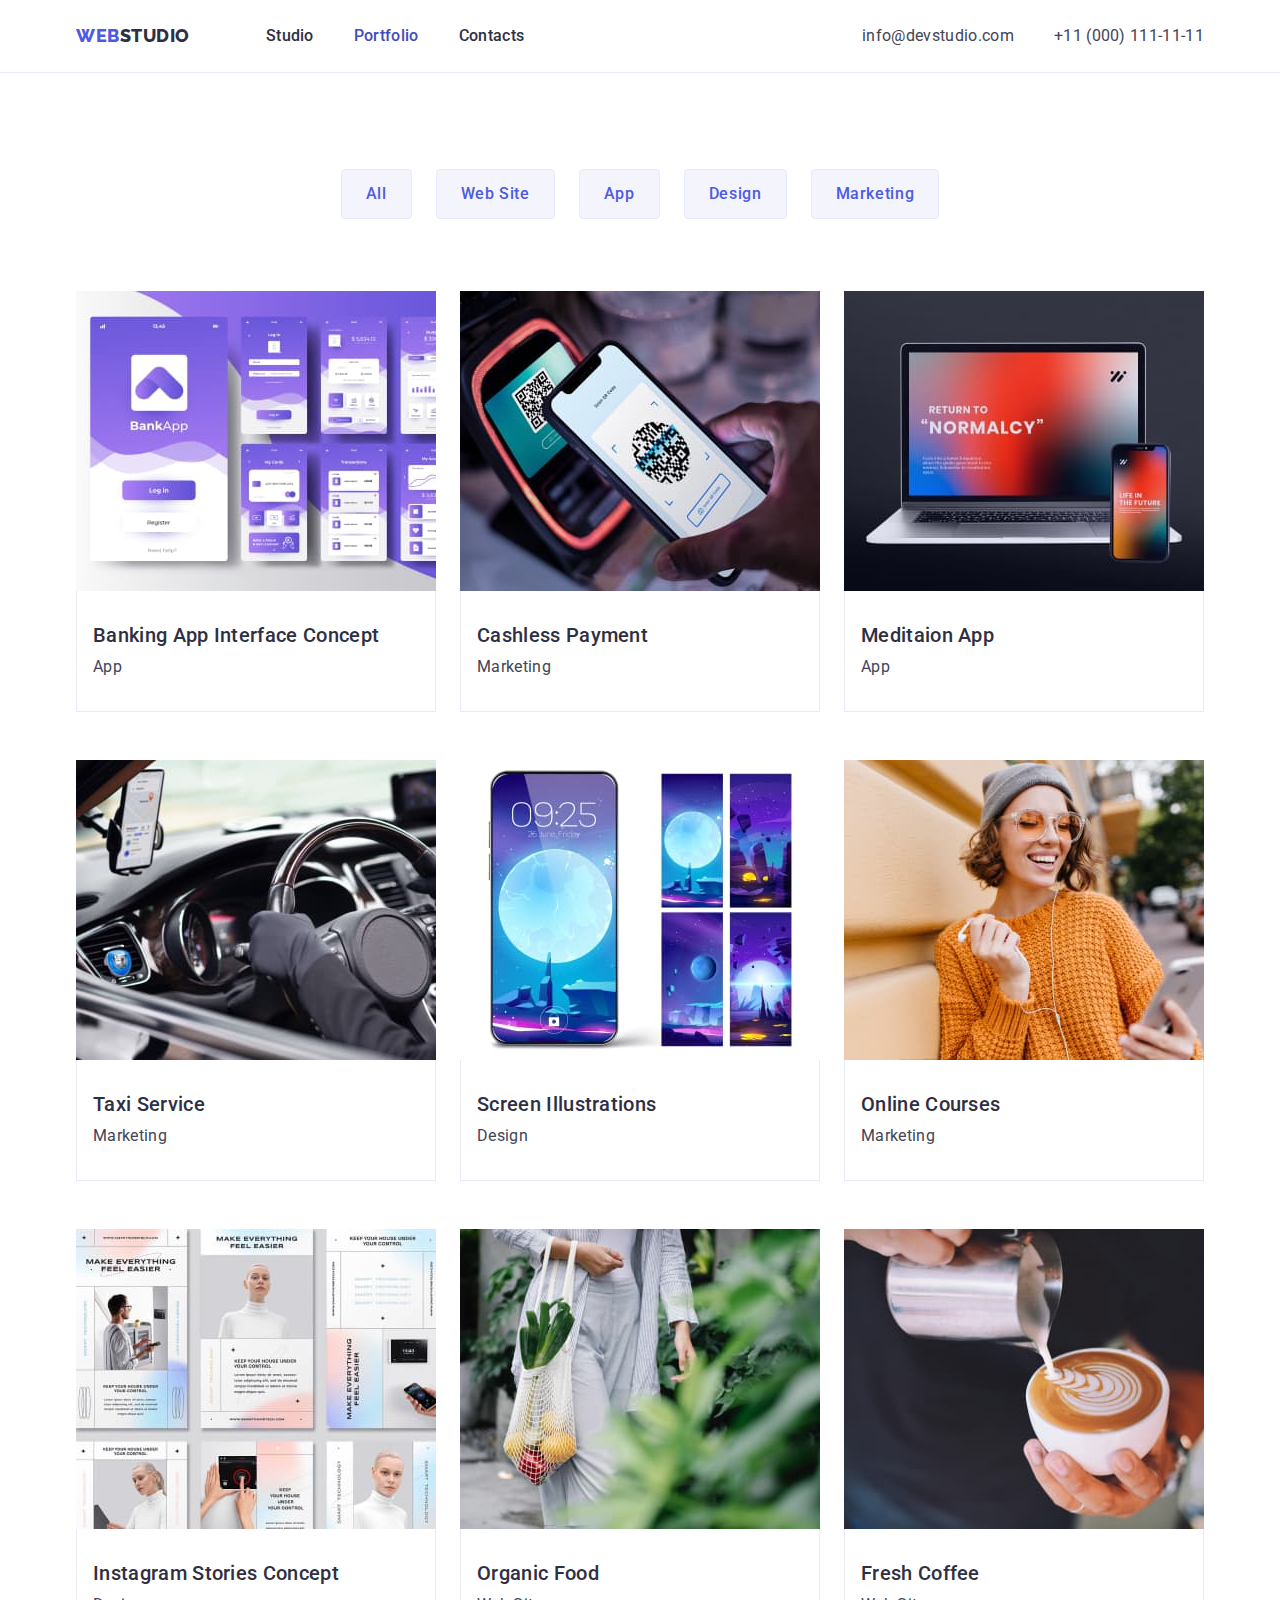
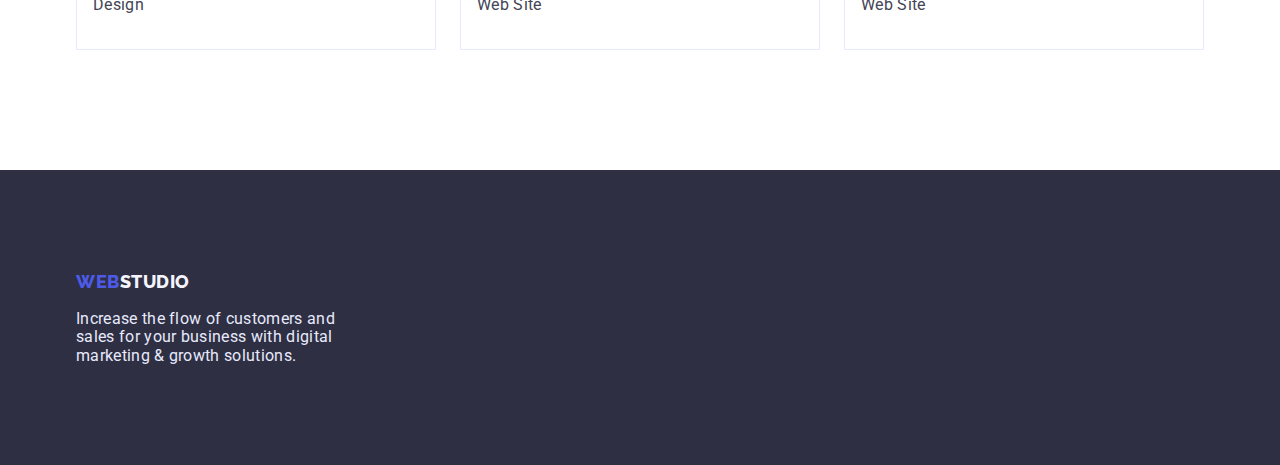
==== commit 3a0d1460: "Home-work3_correction" ====
--- a/portfolio.html
+++ b/portfolio.html
@@ -24,7 +24,7 @@
         <nav class="header-navigation">
           <!-- Logo Web Studio -->
           <a href="./index.html" class="logo-link">
-            Web <span class="logo-studio">Studio</span>
+            Web<span class="logo-studio">Studio</span>
           </a>
           <!-- Menu Nav -->
           <ul class="header-list link">
@@ -60,8 +60,8 @@
     </header>
     <!-- Content section  -->
     <main class="content-portfoli">
-      <section>
-        <div class="container portfolio-section">
+      <section class="portfolio-section">
+        <div class="container">
           <h1 class="portfoli-title visually-hidden">Work examples</h1>
           <ul class="button-list link">
             <li class="button-item-portfolio">
@@ -214,8 +214,8 @@
     <!-- Section Footer -->
     <footer class="footer">
       <div class="container">
-        <a href="./index.html" class="logo-footer">
-          Web <span class="logo-studio-footer">Studio</span>
+        <a href="./index.html" class="logo-footer"
+          >Web<span class="logo-studio-footer">Studio</span>
         </a>
         <p class="footer-description">
           Increase the flow of customers and sales for your business with
--- a/css/styles.css
+++ b/css/styles.css
@@ -14,32 +14,29 @@
   padding: 0 15px;
   margin: 0 auto;
 }
+.header {
+  border-bottom-width: 1px;
+  border-bottom-style: solid;
+  border-bottom-color: #e7e9fc;
+}
 
 /* Logo WebStudio */
 .logo-link {
   padding-top: 24px;
   padding-bottom: 24px;
   margin-right: 76px;
+  display: inline-block;
 
   text-decoration: none;
   font-family: 'Raleway', sans-serif;
-  font-weight: 800;
-  font-size: 18px;
-  line-height: 1.33;
-  display: flex;
-  align-items: center;
-  letter-spacing: 0.03em;
-  text-transform: uppercase;
-  color: #4d5ae5;
-}
-.logo-studio {
-  font-family: 'Raleway';
-  font-style: normal;
   font-weight: 800;
   font-size: 18px;
   line-height: 1.33;
   letter-spacing: 0.03em;
   text-transform: uppercase;
+  color: #4d5ae5;
+}
+.logo-studio {
   color: #2e2f42;
 }
 /* Menu Nav */
@@ -150,6 +147,7 @@
   color: #ffffff;
 }
 .hero-button {
+  border: none;
   border-radius: 4px;
   padding: 16px 32px;
   min-width: 169px;
@@ -293,28 +291,18 @@
   background: #2e2f42;
 }
 .logo-footer {
+  display: inline-block;
   margin-bottom: 16px;
   text-decoration: none;
   font-family: 'Raleway', sans-serif;
   font-weight: 800;
   font-size: 18px;
   line-height: 1.33;
-  display: flex;
-  align-items: center;
   letter-spacing: 0.03em;
   text-transform: uppercase;
   color: #4d5ae5;
 }
 .logo-studio-footer {
-  font-family: 'Raleway';
-  font-style: normal;
-  font-weight: 800;
-  font-size: 18px;
-  line-height: 1.33;
-  display: flex;
-  align-items: center;
-  letter-spacing: 0.03em;
-  text-transform: uppercase;
   color: #f4f4fd;
 }
 .footer-description {
@@ -322,7 +310,7 @@
   margin-bottom: 0;
   color: #e7e9fc;
 
-  width: 25%;
+  max-width: 264px;
 }
 /* Portfolio */
 .portfolio-section {
@@ -365,23 +353,23 @@
 
   color: #ffffff;
 }
-.portfolio-list-item {
-  margin-right: 24px;
-  margin-bottom: 48px;
-}
-.portfolio-list-item:nth-child(3n) {
-  margin-right: 0;
-}
+
 .portfolio-text {
   padding-left: 16px;
   padding-top: 32px;
   padding-bottom: 32px;
-  border: 1px solid #e7e9fc;
+  border-right: 1px solid #e7e9fc;
+  border-left: 1px solid #e7e9fc;
+  border-bottom: 1px solid #e7e9fc;
 }
 .porfolio-list {
   display: flex;
   flex-wrap: wrap;
-  margin-bottom: -48px;
+  column-gap: 24px;
+  row-gap: 48px;
+}
+.portfolio-list-item {
+  width: calc((100% - 48px) / 3);
 }
 .examples-title {
   margin-top: 0;
